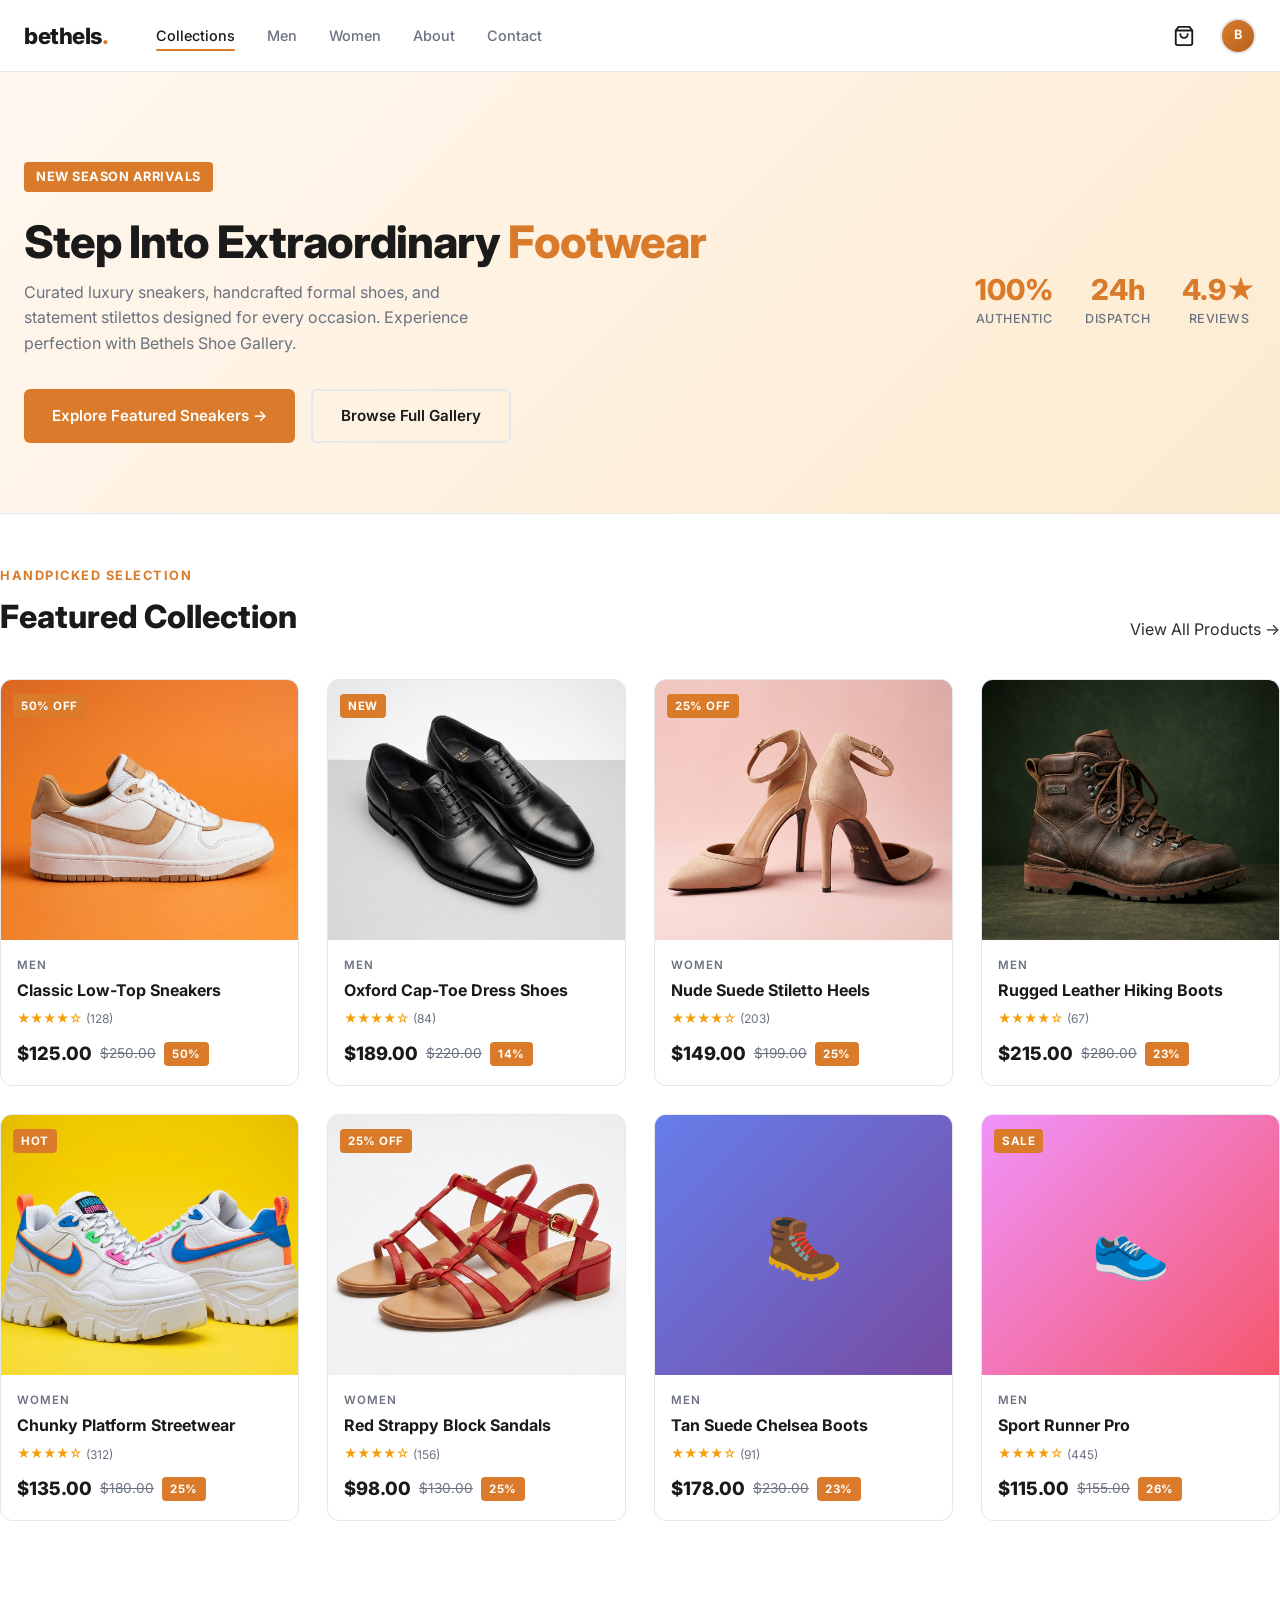
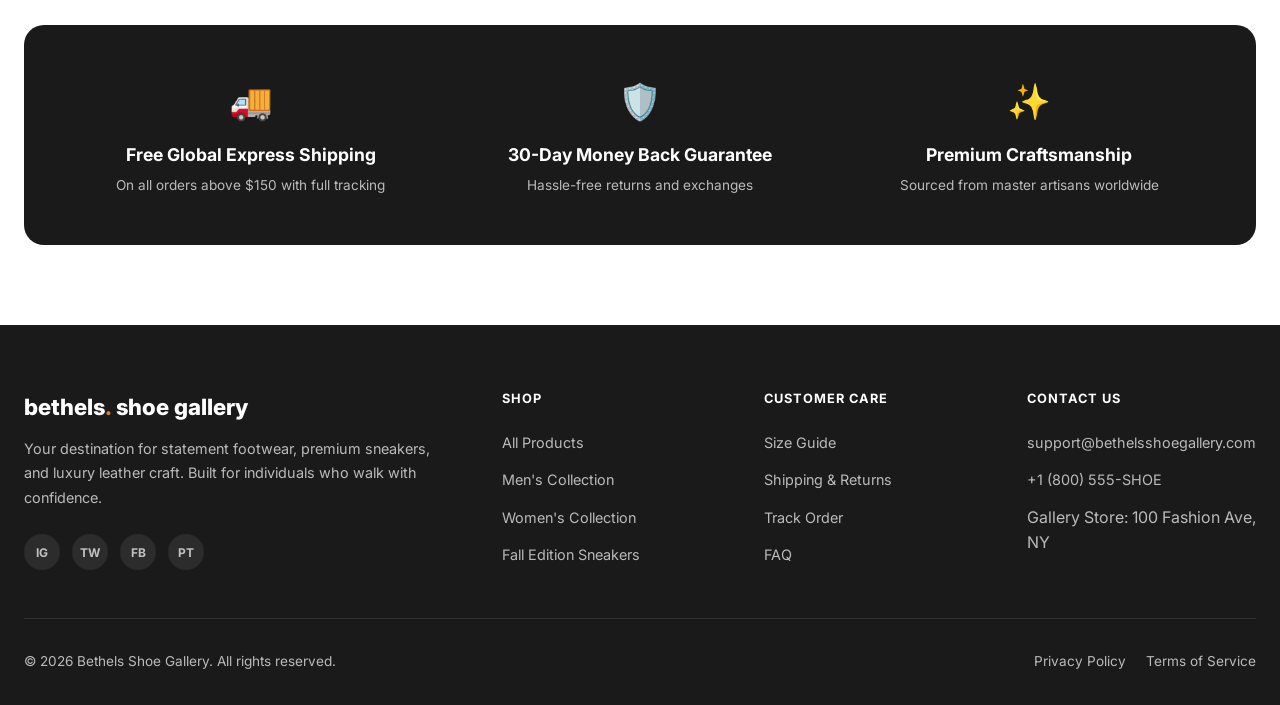
==== index.html @ fbe17ecb "Initial commit of Bethels Shoe Gallery" ====
<!DOCTYPE html>
<html lang="en">
<head>
  <meta charset="UTF-8">
  <meta name="viewport" content="width=device-width, initial-scale=1.0">
  <title>Bethels Shoe Gallery — Premium Footwear Collection</title>
  <meta name="description" content="Discover premium sneakers, formal shoes, luxury stilettos, and rugged boots at Bethels Shoe Gallery. Express your unique style.">
  <link rel="stylesheet" href="css/style.css">
  <link rel="stylesheet" href="css/products.css">
</head>
<body>

  <!-- Navbar -->
  <header class="navbar">
    <div class="container">
      <a href="index.html" class="nav-brand">bethels<span>.</span></a>
      
      <nav class="nav-links">
        <a href="index.html" class="active">Collections</a>
        <a href="products.html?cat=Men">Men</a>
        <a href="products.html?cat=Women">Women</a>
        <a href="#about">About</a>
        <a href="#contact">Contact</a>
      </nav>

      <div class="nav-actions">
        <a href="cart.html" class="nav-icon-btn" aria-label="Shopping Cart">
          <svg viewBox="0 0 24 24"><path d="M6 2L3 6v14a2 2 0 0 0 2 2h14a2 2 0 0 0 2-2V6l-3-4z"/><line x1="3" y1="6" x2="21" y2="6"/><path d="M16 10a4 4 0 0 1-8 0"/></svg>
          <span class="cart-badge">0</span>
        </a>
        <div class="nav-avatar-placeholder" title="User Profile">B</div>
        <button class="nav-hamburger" id="hamburger-btn" aria-label="Toggle menu">
          <span></span><span></span><span></span>
        </button>
      </div>
    </div>
  </header>

  <!-- Mobile Drawer -->
  <div class="nav-mobile-drawer" id="mobile-drawer">
    <a href="index.html">Collections</a>
    <a href="products.html?cat=Men">Men</a>
    <a href="products.html?cat=Women">Women</a>
    <a href="#about">About</a>
    <a href="#contact">Contact</a>
    <a href="cart.html">View Cart 🛒</a>
  </div>

  <!-- Hero Section -->
  <section class="products-hero" style="padding: 90px 0 70px;">
    <div class="container">
      <div class="products-hero-inner">
        <div>
          <span class="badge-discount" style="margin-bottom: 16px; font-size: 0.8rem; padding: 5px 12px;">NEW SEASON ARRIVALS</span>
          <h1 style="margin-top: 10px;">Step Into Extraordinary <em>Footwear</em></h1>
          <p>Curated luxury sneakers, handcrafted formal shoes, and statement stilettos designed for every occasion. Experience perfection with Bethels Shoe Gallery.</p>
          <div style="margin-top: 32px; display: flex; gap: 16px; flex-wrap: wrap;">
            <a href="product-detail.html?id=1" class="btn-primary">Explore Featured Sneakers →</a>
            <a href="products.html" class="btn-secondary">Browse Full Gallery</a>
          </div>
        </div>
        <div class="products-hero-stat">
          <div class="stat-item">
            <div class="stat-num">100%</div>
            <div class="stat-label">AUTHENTIC</div>
          </div>
          <div class="stat-item">
            <div class="stat-num">24h</div>
            <div class="stat-label">DISPATCH</div>
          </div>
          <div class="stat-item">
            <div class="stat-num">4.9★</div>
            <div class="stat-label">REVIEWS</div>
          </div>
        </div>
      </div>
    </div>
  </section>

  <!-- Featured Products Section -->
  <main class="container products-section">
    <div style="display: flex; justify-content: space-between; align-items: flex-end; margin-bottom: 36px;">
      <div>
        <span style="font-size: 0.8rem; font-weight: 700; letter-spacing: 1.5px; text-transform: uppercase; color: var(--clr-orange);">HANDPICKED SELECTION</span>
        <h2 style="font-size: 2rem; font-weight: 800; color: var(--clr-dark); margin-top: 4px;">Featured Collection</h2>
      </div>
      <a href="products.html" class="section-link">View All Products →</a>
    </div>

    <div class="products-grid" id="products-grid">
      <!-- Populated dynamically by products.js -->
    </div>
  </main>

  <!-- Brand Highlights Banner -->
  <section class="container" style="margin-top: 40px;">
    <div style="background: var(--clr-dark); color: #fff; border-radius: var(--radius-lg); padding: 48px; display: grid; grid-template-columns: repeat(auto-fit, minmax(220px, 1fr)); gap: 32px; text-align: center;">
      <div>
        <div style="font-size: 2.2rem; margin-bottom: 12px;">🚚</div>
        <h3 style="font-size: 1.1rem; font-weight: 700; margin-bottom: 6px;">Free Global Express Shipping</h3>
        <p style="font-size: 0.85rem; color: rgba(255,255,255,0.7);">On all orders above $150 with full tracking</p>
      </div>
      <div>
        <div style="font-size: 2.2rem; margin-bottom: 12px;">🛡️</div>
        <h3 style="font-size: 1.1rem; font-weight: 700; margin-bottom: 6px;">30-Day Money Back Guarantee</h3>
        <p style="font-size: 0.85rem; color: rgba(255,255,255,0.7);">Hassle-free returns and exchanges</p>
      </div>
      <div>
        <div style="font-size: 2.2rem; margin-bottom: 12px;">✨</div>
        <h3 style="font-size: 1.1rem; font-weight: 700; margin-bottom: 6px;">Premium Craftsmanship</h3>
        <p style="font-size: 0.85rem; color: rgba(255,255,255,0.7);">Sourced from master artisans worldwide</p>
      </div>
    </div>
  </section>

  <!-- Footer -->
  <footer class="footer" id="about">
    <div class="container">
      <div class="footer-grid">
        <div>
          <div class="footer-brand-name">bethels<span>.</span> shoe gallery</div>
          <p class="footer-tagline">Your destination for statement footwear, premium sneakers, and luxury leather craft. Built for individuals who walk with confidence.</p>
          <div class="footer-social">
            <a href="#" aria-label="Instagram">IG</a>
            <a href="#" aria-label="Twitter">TW</a>
            <a href="#" aria-label="Facebook">FB</a>
            <a href="#" aria-label="Pinterest">PT</a>
          </div>
        </div>
        <div class="footer-col">
          <div class="footer-col-title">Shop</div>
          <ul>
            <li><a href="products.html">All Products</a></li>
            <li><a href="products.html?cat=Men">Men's Collection</a></li>
            <li><a href="products.html?cat=Women">Women's Collection</a></li>
            <li><a href="product-detail.html?id=1">Fall Edition Sneakers</a></li>
          </ul>
        </div>
        <div class="footer-col">
          <div class="footer-col-title">Customer Care</div>
          <ul>
            <li><a href="#">Size Guide</a></li>
            <li><a href="#">Shipping & Returns</a></li>
            <li><a href="#">Track Order</a></li>
            <li><a href="#">FAQ</a></li>
          </ul>
        </div>
        <div class="footer-col" id="contact">
          <div class="footer-col-title">Contact Us</div>
          <ul>
            <li><a href="mailto:support@bethelsshoegallery.com">support@bethelsshoegallery.com</a></li>
            <li><a href="tel:+18005557463">+1 (800) 555-SHOE</a></li>
            <li><span>Gallery Store: 100 Fashion Ave, NY</span></li>
          </ul>
        </div>
      </div>
      <div class="footer-bottom">
        <div>&copy; 2026 Bethels Shoe Gallery. All rights reserved.</div>
        <div style="display: flex; gap: 20px;">
          <a href="#">Privacy Policy</a>
          <a href="#">Terms of Service</a>
        </div>
      </div>
    </div>
  </footer>

  <script src="js/cart.js"></script>
  <script src="js/products.js"></script>
  <script>
    document.getElementById('hamburger-btn').addEventListener('click', () => {
      document.getElementById('mobile-drawer').classList.toggle('open');
    });
  </script>
</body>
</html>
---- css/style.css ----
/* ============================================================
   BETHELS SHOE GALLERY — Global Styles
   ============================================================ */

@import url("https://fonts.googleapis.com/css2?family=Inter:wght@300;400;500;600;700;800;900&display=swap");

/* ── Design Tokens */
:root {
  --clr-orange:       #D97B2A;
  --clr-orange-dark:  #B5621E;
  --clr-orange-light: #F0A050;
  --clr-orange-bg:    #FFF7EF;
  --clr-black:        #111111;
  --clr-dark:         #1A1A1A;
  --clr-text:         #2D2D2D;
  --clr-muted:        #6B7280;
  --clr-border:       #E5E7EB;
  --clr-bg:           #FFFFFF;
  --clr-bg-soft:      #F9F9F9;
  --clr-white:        #FFFFFF;
  --font:             "Inter", sans-serif;
  --radius-sm:        6px;
  --radius-md:        12px;
  --radius-lg:        20px;
  --shadow-sm:        0 1px 3px rgba(0,0,0,.08);
  --shadow-md:        0 4px 16px rgba(0,0,0,.10);
  --shadow-lg:        0 12px 40px rgba(0,0,0,.16);
  --transition:       0.25s cubic-bezier(.4,0,.2,1);
  --nav-height:       72px;
}

/* ── Reset */
*, *::before, *::after { box-sizing: border-box; margin: 0; padding: 0; }
html { scroll-behavior: smooth; }
body { font-family: var(--font); color: var(--clr-text); background: var(--clr-bg); line-height: 1.6; -webkit-font-smoothing: antialiased; }
img { display: block; width: 100%; height: 100%; object-fit: cover; }
a   { text-decoration: none; color: inherit; }
ul  { list-style: none; }
button { cursor: pointer; border: none; background: none; font-family: var(--font); }

/* ── Utility */
.container { max-width: 1280px; margin: 0 auto; padding: 0 24px; }
.sr-only { position: absolute; width: 1px; height: 1px; padding: 0; overflow: hidden; clip: rect(0,0,0,0); white-space: nowrap; border: 0; }

/* ── Navbar */
.navbar { position: sticky; top: 0; z-index: 100; background: rgba(255,255,255,.96); backdrop-filter: blur(12px); border-bottom: 1px solid var(--clr-border); height: var(--nav-height); }
.navbar .container { display: flex; align-items: center; height: 100%; }
.nav-brand { font-size: 1.4rem; font-weight: 800; color: var(--clr-dark); letter-spacing: -0.5px; margin-right: 48px; flex-shrink: 0; }
.nav-brand span { color: var(--clr-orange); }
.nav-links { display: flex; gap: 32px; flex: 1; }
.nav-links a { font-size: .9rem; font-weight: 500; color: var(--clr-muted); transition: color var(--transition); position: relative; }
.nav-links a::after { content: ""; position: absolute; bottom: -4px; left: 0; width: 0; height: 2px; background: var(--clr-orange); border-radius: 2px; transition: width var(--transition); }
.nav-links a:hover, .nav-links a.active { color: var(--clr-dark); }
.nav-links a:hover::after, .nav-links a.active::after { width: 100%; }
.nav-actions { display: flex; align-items: center; gap: 16px; margin-left: auto; }
.nav-icon-btn { position: relative; width: 40px; height: 40px; border-radius: 50%; display: flex; align-items: center; justify-content: center; transition: background var(--transition); color: var(--clr-dark); }
.nav-icon-btn:hover { background: var(--clr-bg-soft); }
.nav-icon-btn svg { width: 22px; height: 22px; stroke: currentColor; fill: none; stroke-width: 2; stroke-linecap: round; stroke-linejoin: round; }
.cart-badge { position: absolute; top: 2px; right: 2px; background: var(--clr-orange); color: #fff; font-size: .6rem; font-weight: 700; width: 16px; height: 16px; border-radius: 50%; display: flex; align-items: center; justify-content: center; opacity: 0; transform: scale(0); transition: all var(--transition); }
.cart-badge.visible { opacity: 1; transform: scale(1); }
.nav-avatar-placeholder { width: 36px; height: 36px; border-radius: 50%; background: linear-gradient(135deg, var(--clr-orange), var(--clr-orange-dark)); display: flex; align-items: center; justify-content: center; color: #fff; font-size: .8rem; font-weight: 700; cursor: pointer; border: 2px solid var(--clr-border); transition: border-color var(--transition); }
.nav-avatar-placeholder:hover { border-color: var(--clr-orange); }
.nav-hamburger { display: none; flex-direction: column; gap: 5px; width: 32px; padding: 6px; cursor: pointer; }
.nav-hamburger span { display: block; height: 2px; background: var(--clr-dark); border-radius: 2px; transition: all var(--transition); }
.nav-mobile-drawer { display: none; position: fixed; top: var(--nav-height); left: 0; right: 0; background: var(--clr-bg); border-bottom: 1px solid var(--clr-border); padding: 24px; z-index: 99; flex-direction: column; gap: 0; box-shadow: var(--shadow-md); }
.nav-mobile-drawer.open { display: flex; }
.nav-mobile-drawer a { font-size: 1rem; font-weight: 600; color: var(--clr-dark); padding: 14px 0; border-bottom: 1px solid var(--clr-border); }

/* ── Buttons */
.btn-primary { display: inline-flex; align-items: center; gap: 8px; padding: 14px 28px; background: var(--clr-orange); color: #fff; font-size: .95rem; font-weight: 600; border-radius: var(--radius-sm); transition: background var(--transition), transform var(--transition), box-shadow var(--transition); border: none; cursor: pointer; }
.btn-primary:hover { background: var(--clr-orange-dark); transform: translateY(-1px); box-shadow: 0 6px 20px rgba(217,123,42,.35); }
.btn-primary:active { transform: translateY(0); }
.btn-secondary { display: inline-flex; align-items: center; gap: 8px; padding: 13px 28px; background: transparent; color: var(--clr-dark); font-size: .95rem; font-weight: 600; border-radius: var(--radius-sm); border: 2px solid var(--clr-border); transition: border-color var(--transition), color var(--transition), transform var(--transition); cursor: pointer; }
.btn-secondary:hover { border-color: var(--clr-dark); transform: translateY(-1px); }

/* ── Badge */
.badge-discount { display: inline-flex; align-items: center; padding: 3px 8px; background: var(--clr-orange); color: #fff; font-size: .72rem; font-weight: 700; border-radius: 4px; letter-spacing: .5px; }

/* ── Toast */
#toast-container { position: fixed; bottom: 24px; right: 24px; z-index: 9999; display: flex; flex-direction: column; gap: 10px; }
.toast { background: var(--clr-dark); color: #fff; padding: 14px 20px; border-radius: var(--radius-sm); font-size: .9rem; font-weight: 500; box-shadow: var(--shadow-lg); display: flex; align-items: center; gap: 10px; animation: toastIn .3s ease forwards; min-width: 260px; }
.toast .toast-icon { color: var(--clr-orange); font-size: 1.1rem; }
.toast.removing { animation: toastOut .3s ease forwards; }
@keyframes toastIn  { from { opacity:0; transform:translateX(40px); } to { opacity:1; transform:translateX(0); } }
@keyframes toastOut { from { opacity:1; transform:translateX(0); } to { opacity:0; transform:translateX(40px); } }

/* ── Footer */
.footer { background: var(--clr-dark); color: rgba(255,255,255,.7); padding: 64px 0 32px; margin-top: 80px; }
.footer-grid { display: grid; grid-template-columns: 2fr 1fr 1fr 1fr; gap: 48px; padding-bottom: 48px; border-bottom: 1px solid rgba(255,255,255,.1); }
.footer-brand-name { font-size: 1.4rem; font-weight: 800; color: #fff; margin-bottom: 12px; }
.footer-brand-name span { color: var(--clr-orange); }
.footer-tagline { font-size: .9rem; line-height: 1.7; margin-bottom: 24px; }
.footer-social { display: flex; gap: 12px; }
.footer-social a { width: 36px; height: 36px; border-radius: 50%; background: rgba(255,255,255,.08); display: flex; align-items: center; justify-content: center; color: rgba(255,255,255,.7); font-size: .75rem; font-weight: 700; transition: background var(--transition), color var(--transition); }
.footer-social a:hover { background: var(--clr-orange); color: #fff; }
.footer-col-title { font-size: .8rem; font-weight: 700; letter-spacing: 1px; text-transform: uppercase; color: #fff; margin-bottom: 20px; }
.footer-col ul { display: flex; flex-direction: column; gap: 12px; }
.footer-col ul a { font-size: .9rem; transition: color var(--transition); }
.footer-col ul a:hover { color: var(--clr-orange); }
.footer-bottom { padding-top: 32px; display: flex; justify-content: space-between; align-items: center; font-size: .85rem; }

/* ── Responsive */
@media (max-width: 900px) { .nav-links { display: none; } .nav-hamburger { display: flex; } .footer-grid { grid-template-columns: 1fr 1fr; } }
@media (max-width: 600px) { .footer-grid { grid-template-columns: 1fr; gap: 32px; } .footer-bottom { flex-direction: column; gap: 12px; text-align: center; } .container { padding: 0 16px; } }
---- css/products.css ----
/* ============================================================
   BETHELS SHOE GALLERY — Products Page
   ============================================================ */

/* ── Hero Banner */
.products-hero {
  background: linear-gradient(135deg, #FFF7EF 0%, #FDEBD0 100%);
  padding: 60px 0 48px;
  border-bottom: 1px solid var(--clr-border);
}
.products-hero-inner { display: flex; align-items: center; justify-content: space-between; gap: 24px; }
.products-hero h1 { font-size: clamp(2rem, 4vw, 2.8rem); font-weight: 800; color: var(--clr-dark); letter-spacing: -1px; line-height: 1.1; }
.products-hero h1 em { color: var(--clr-orange); font-style: normal; }
.products-hero p { color: var(--clr-muted); font-size: 1rem; margin-top: 12px; max-width: 480px; }
.products-hero-stat { display: flex; gap: 32px; }
.stat-item { text-align: center; }
.stat-num { font-size: 1.8rem; font-weight: 800; color: var(--clr-orange); line-height: 1; }
.stat-label { font-size: .78rem; color: var(--clr-muted); font-weight: 500; margin-top: 4px; letter-spacing: .5px; }

/* ── Filter Bar */
.filter-bar {
  padding: 20px 0;
  border-bottom: 1px solid var(--clr-border);
  position: sticky;
  top: var(--nav-height);
  background: rgba(255,255,255,.95);
  backdrop-filter: blur(8px);
  z-index: 50;
}
.filter-bar-inner { display: flex; align-items: center; gap: 12px; flex-wrap: wrap; }
.filter-btn {
  padding: 8px 20px;
  border-radius: 100px;
  font-size: .85rem;
  font-weight: 600;
  border: 2px solid var(--clr-border);
  color: var(--clr-muted);
  background: transparent;
  transition: all var(--transition);
  cursor: pointer;
}
.filter-btn:hover { border-color: var(--clr-orange); color: var(--clr-orange); }
.filter-btn.active { background: var(--clr-orange); border-color: var(--clr-orange); color: #fff; }
.filter-spacer { flex: 1; }
.sort-select {
  padding: 8px 16px;
  border-radius: var(--radius-sm);
  border: 2px solid var(--clr-border);
  font-family: var(--font);
  font-size: .85rem;
  font-weight: 500;
  color: var(--clr-text);
  background: var(--clr-bg);
  cursor: pointer;
  outline: none;
  transition: border-color var(--transition);
}
.sort-select:focus { border-color: var(--clr-orange); }
.results-count { font-size: .85rem; color: var(--clr-muted); font-weight: 500; }

/* ── Product Grid */
.products-section { padding: 48px 0 64px; }
.products-grid {
  display: grid;
  grid-template-columns: repeat(4, 1fr);
  gap: 28px;
}

/* ── Product Card */
.product-card {
  border-radius: var(--radius-md);
  overflow: hidden;
  background: var(--clr-bg);
  border: 1px solid var(--clr-border);
  transition: box-shadow var(--transition), transform var(--transition);
  cursor: pointer;
  position: relative;
}
.product-card:hover {
  box-shadow: var(--shadow-lg);
  transform: translateY(-4px);
}
.card-img-wrap {
  position: relative;
  height: 260px;
  overflow: hidden;
  background: var(--clr-bg-soft);
}
.card-img-wrap img {
  width: 100%; height: 100%;
  object-fit: cover;
  transition: transform 0.5s cubic-bezier(.4,0,.2,1);
}
.product-card:hover .card-img-wrap img { transform: scale(1.06); }

/* Placeholder gradient for cards without real images */
.card-img-placeholder {
  width: 100%; height: 100%;
  display: flex; align-items: center; justify-content: center;
  font-size: 3rem;
}
.placeholder-grad-7 { background: linear-gradient(135deg, #667eea 0%, #764ba2 100%); }
.placeholder-grad-8 { background: linear-gradient(135deg, #f093fb 0%, #f5576c 100%); }

.card-badge {
  position: absolute;
  top: 12px; left: 12px;
  z-index: 2;
}
.card-wishlist {
  position: absolute;
  top: 12px; right: 12px;
  z-index: 2;
  width: 34px; height: 34px;
  border-radius: 50%;
  background: rgba(255,255,255,.9);
  display: flex; align-items: center; justify-content: center;
  transition: background var(--transition), transform var(--transition);
  opacity: 0;
}
.product-card:hover .card-wishlist { opacity: 1; }
.card-wishlist:hover { background: #fff; transform: scale(1.1); }
.card-wishlist svg { width: 16px; height: 16px; stroke: var(--clr-muted); fill: none; stroke-width: 2; }
.card-wishlist.active svg { stroke: #E53E3E; fill: #E53E3E; }

.card-quick-add {
  position: absolute;
  bottom: 0; left: 0; right: 0;
  background: var(--clr-dark);
  color: #fff;
  padding: 12px;
  text-align: center;
  font-size: .85rem;
  font-weight: 600;
  letter-spacing: .5px;
  transform: translateY(100%);
  transition: transform var(--transition);
}
.product-card:hover .card-quick-add { transform: translateY(0); }
.card-quick-add:hover { background: var(--clr-orange); }

.card-body { padding: 16px; }
.card-category { font-size: .72rem; font-weight: 600; color: var(--clr-muted); letter-spacing: 1px; text-transform: uppercase; margin-bottom: 6px; }
.card-name { font-size: 1rem; font-weight: 700; color: var(--clr-dark); margin-bottom: 8px; line-height: 1.3; }
.card-stars { display: flex; align-items: center; gap: 4px; margin-bottom: 10px; }
.star { color: #F59E0B; font-size: .8rem; }
.card-rating-count { font-size: .75rem; color: var(--clr-muted); }
.card-price-row { display: flex; align-items: center; gap: 8px; }
.card-price { font-size: 1.15rem; font-weight: 800; color: var(--clr-dark); }
.card-price-old { font-size: .85rem; color: var(--clr-muted); text-decoration: line-through; }

/* ── Load More */
.load-more-wrap { text-align: center; padding-top: 48px; }

/* ── Responsive */
@media (max-width: 1100px) { .products-grid { grid-template-columns: repeat(3, 1fr); } }
@media (max-width: 768px)  { .products-grid { grid-template-columns: repeat(2, 1fr); gap: 16px; } .products-hero-inner { flex-direction: column; align-items: flex-start; } .products-hero-stat { flex-wrap: wrap; } }
@media (max-width: 480px)  { .card-img-wrap { height: 200px; } }
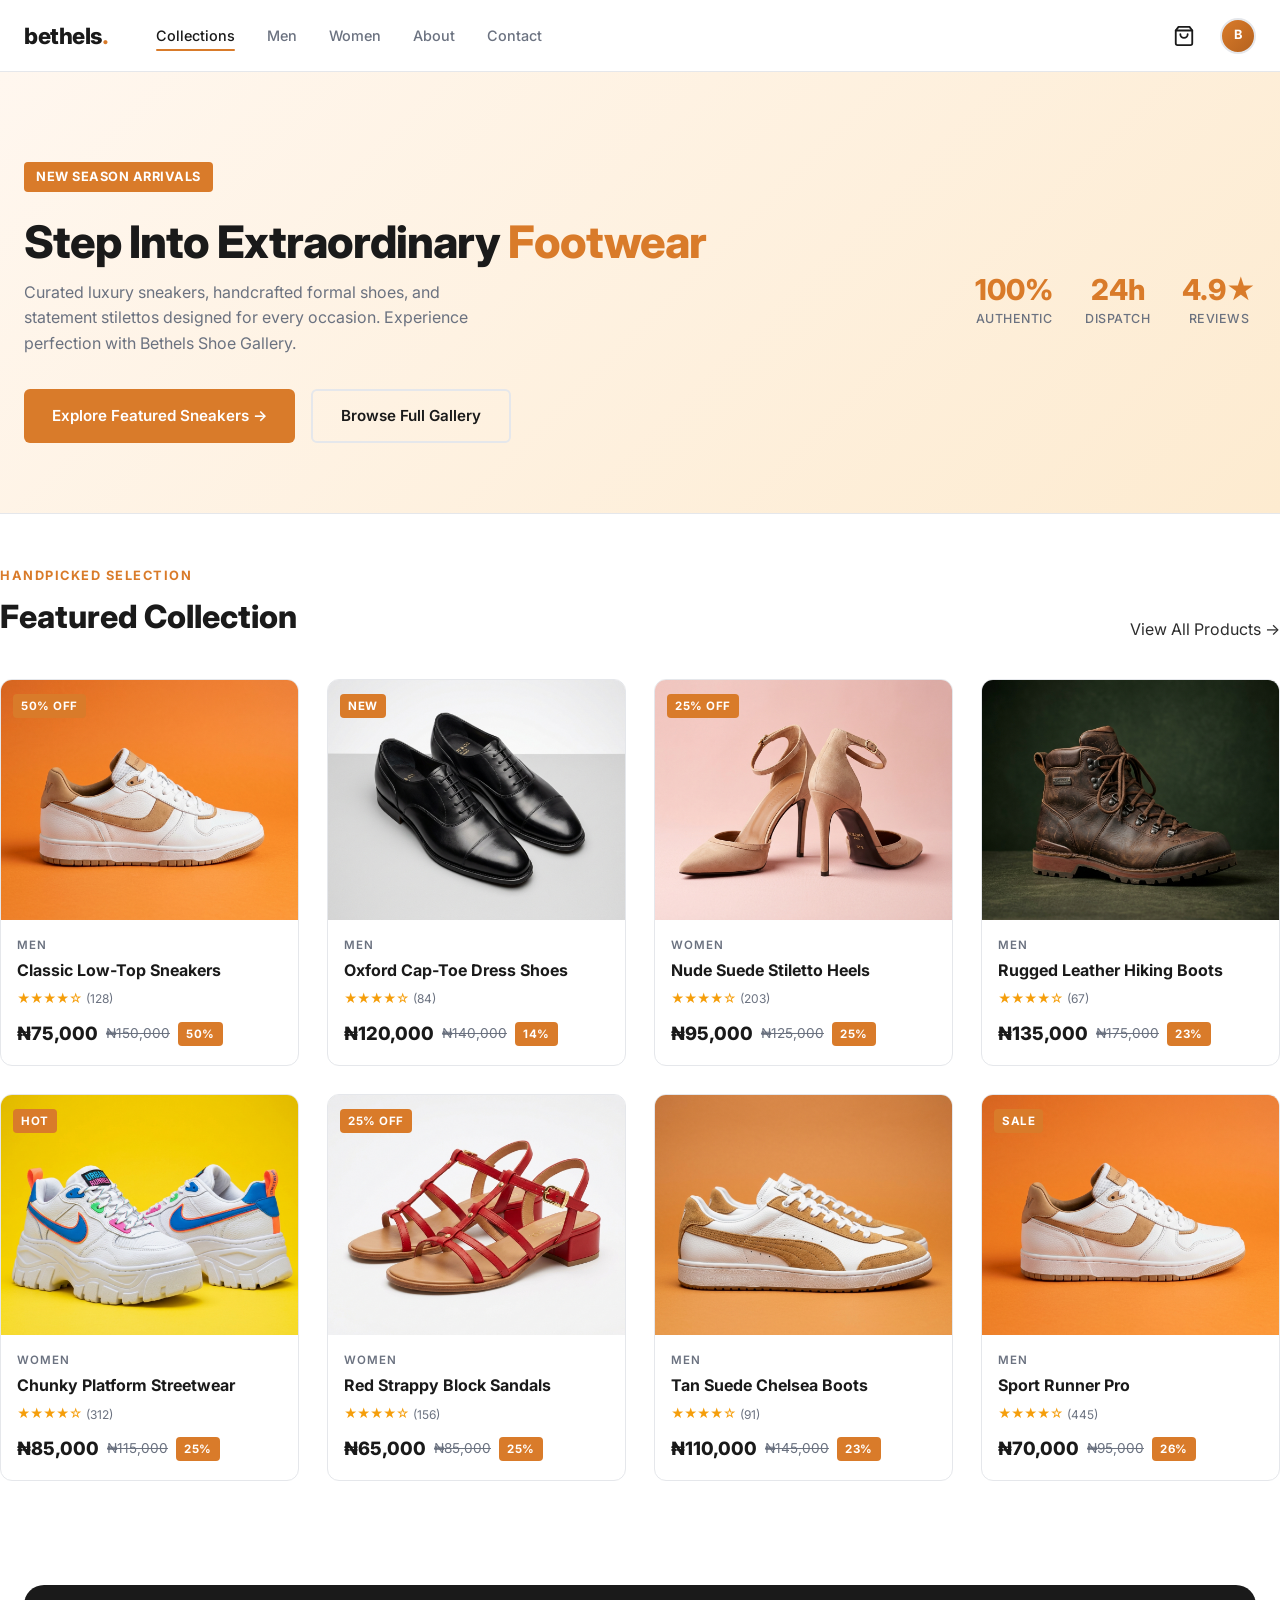
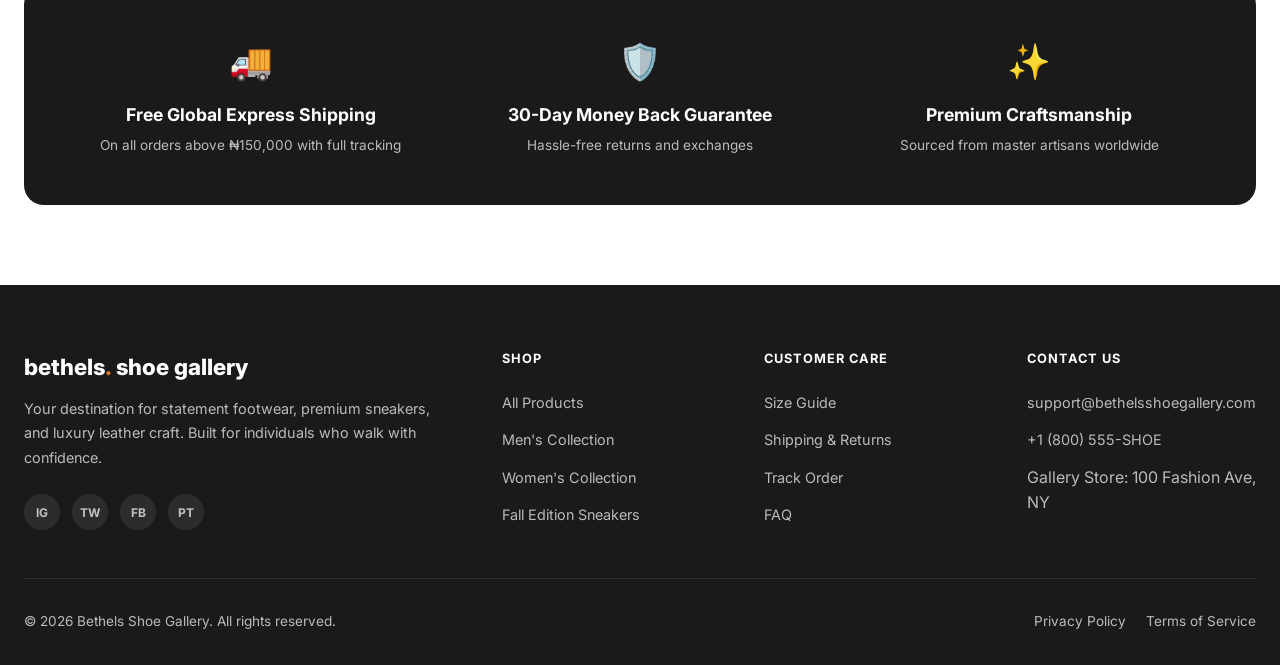
==== commit bea7ce1c: "Update currency formatting to Nigerian Naira ₦ with realistic pricing" ====
--- a/index.html
+++ b/index.html
@@ -98,7 +98,7 @@
       <div>
         <div style="font-size: 2.2rem; margin-bottom: 12px;">🚚</div>
         <h3 style="font-size: 1.1rem; font-weight: 700; margin-bottom: 6px;">Free Global Express Shipping</h3>
-        <p style="font-size: 0.85rem; color: rgba(255,255,255,0.7);">On all orders above $150 with full tracking</p>
+        <p style="font-size: 0.85rem; color: rgba(255,255,255,0.7);">On all orders above ₦150,000 with full tracking</p>
       </div>
       <div>
         <div style="font-size: 2.2rem; margin-bottom: 12px;">🛡️</div>
--- a/css/products.css
+++ b/css/products.css
@@ -82,7 +82,7 @@
 }
 .card-img-wrap {
   position: relative;
-  height: 260px;
+  height: 240px;
   overflow: hidden;
   background: var(--clr-bg-soft);
 }
@@ -91,7 +91,7 @@
   object-fit: cover;
   transition: transform 0.5s cubic-bezier(.4,0,.2,1);
 }
-.product-card:hover .card-img-wrap img { transform: scale(1.06); }
+.product-card:hover .card-img-wrap img { transform: scale(1.05); }
 
 /* Placeholder gradient for cards without real images */
 .card-img-placeholder {
@@ -123,21 +123,34 @@
 .card-wishlist svg { width: 16px; height: 16px; stroke: var(--clr-muted); fill: none; stroke-width: 2; }
 .card-wishlist.active svg { stroke: #E53E3E; fill: #E53E3E; }
 
+/* REDUCED SLEEK FLOATING QUICK ADD BUTTON (Fixed oversized black box) */
 .card-quick-add {
   position: absolute;
-  bottom: 0; left: 0; right: 0;
-  background: var(--clr-dark);
+  bottom: 12px; left: 50%;
+  transform: translate(-50%, 15px);
+  background: rgba(17, 17, 17, 0.88);
   color: #fff;
-  padding: 12px;
-  text-align: center;
-  font-size: .85rem;
-  font-weight: 600;
+  padding: 7px 16px;
+  border-radius: 100px;
+  font-size: .78rem;
+  font-weight: 700;
   letter-spacing: .5px;
-  transform: translateY(100%);
-  transition: transform var(--transition);
+  opacity: 0;
+  transition: all var(--transition);
+  box-shadow: 0 4px 14px rgba(0,0,0,0.25);
+  white-space: nowrap;
+  backdrop-filter: blur(4px);
+  border: none;
+  cursor: pointer;
 }
-.product-card:hover .card-quick-add { transform: translateY(0); }
-.card-quick-add:hover { background: var(--clr-orange); }
+.product-card:hover .card-quick-add {
+  opacity: 1;
+  transform: translate(-50%, 0);
+}
+.card-quick-add:hover {
+  background: var(--clr-orange);
+  box-shadow: 0 6px 18px rgba(217,123,42,0.45);
+}
 
 .card-body { padding: 16px; }
 .card-category { font-size: .72rem; font-weight: 600; color: var(--clr-muted); letter-spacing: 1px; text-transform: uppercase; margin-bottom: 6px; }
@@ -155,4 +168,4 @@
 /* ── Responsive */
 @media (max-width: 1100px) { .products-grid { grid-template-columns: repeat(3, 1fr); } }
 @media (max-width: 768px)  { .products-grid { grid-template-columns: repeat(2, 1fr); gap: 16px; } .products-hero-inner { flex-direction: column; align-items: flex-start; } .products-hero-stat { flex-wrap: wrap; } }
-@media (max-width: 480px)  { .card-img-wrap { height: 200px; } }
+@media (max-width: 480px)  { .card-img-wrap { height: 190px; } }
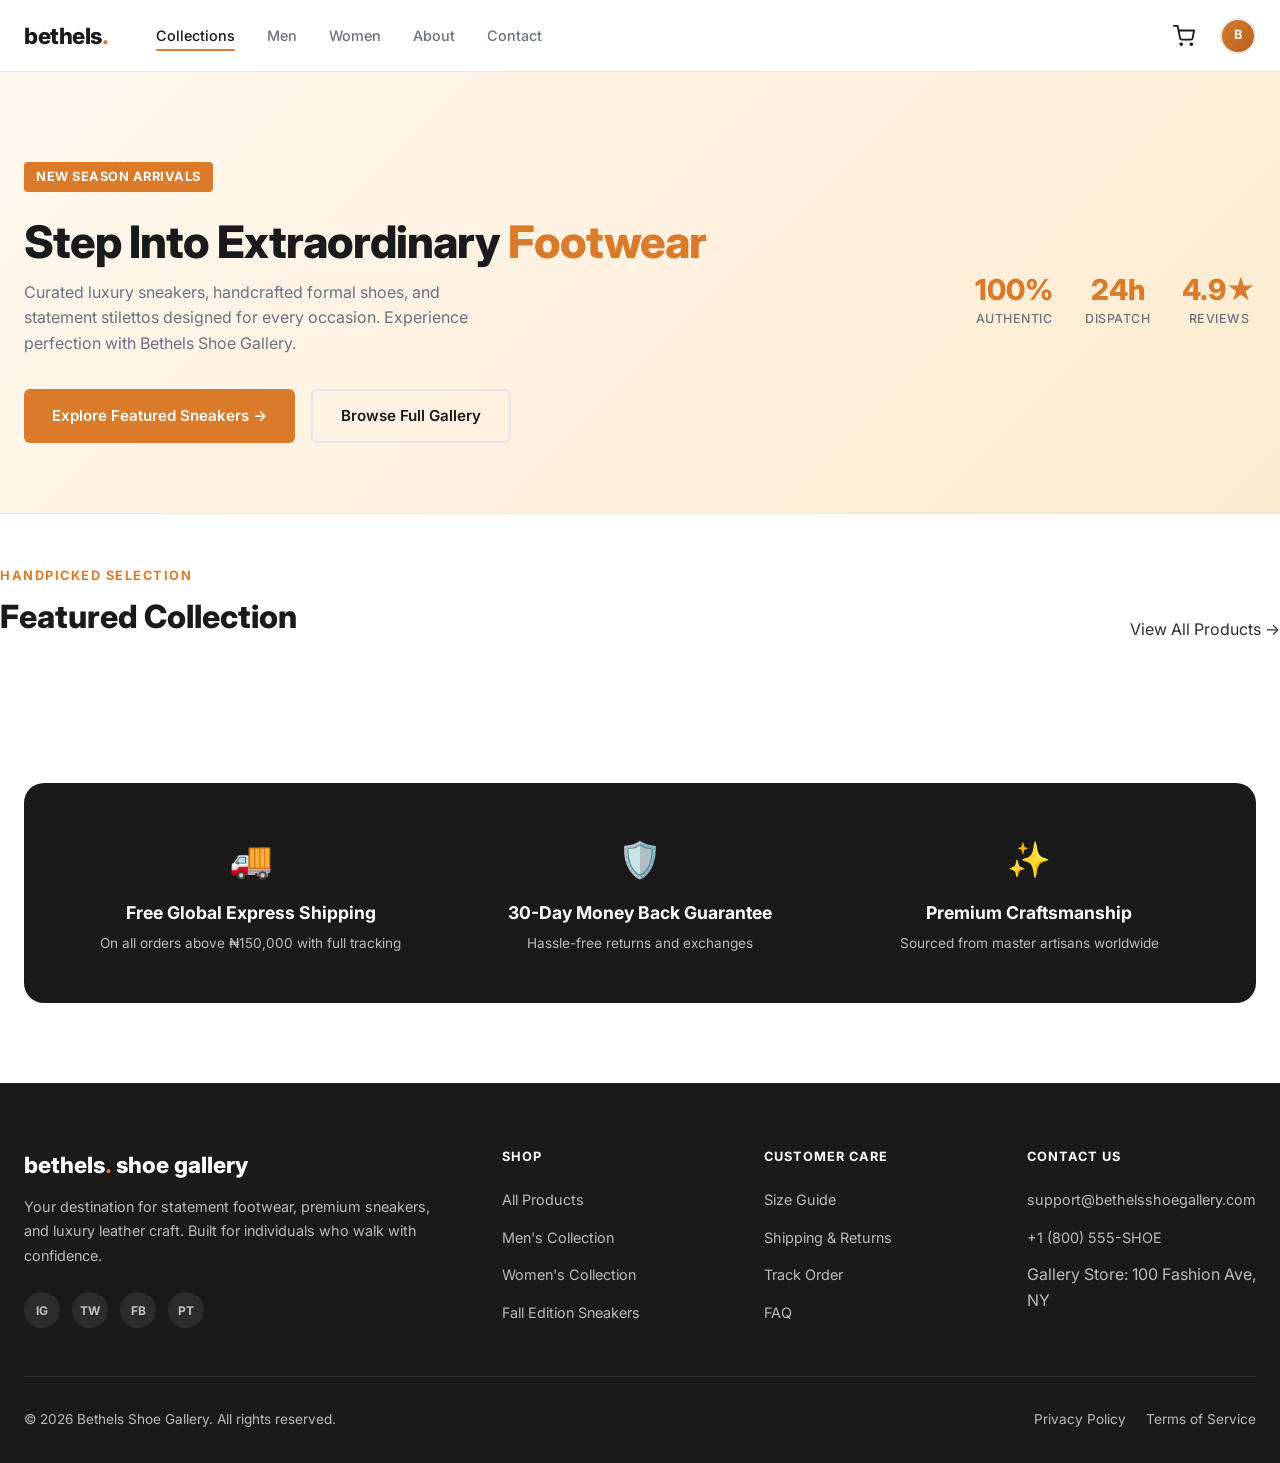
==== commit 80b3ee9b: "fix: replace bag icon with proper shopping cart icon in navbar across all pages" ====
--- a/index.html
+++ b/index.html
@@ -25,7 +25,7 @@
 
       <div class="nav-actions">
         <a href="cart.html" class="nav-icon-btn" aria-label="Shopping Cart">
-          <svg viewBox="0 0 24 24"><path d="M6 2L3 6v14a2 2 0 0 0 2 2h14a2 2 0 0 0 2-2V6l-3-4z"/><line x1="3" y1="6" x2="21" y2="6"/><path d="M16 10a4 4 0 0 1-8 0"/></svg>
+          <svg viewBox="0 0 24 24"><circle cx="9" cy="21" r="1"/><circle cx="20" cy="21" r="1"/><path d="M1 1h4l2.68 13.39a2 2 0 0 0 2 1.61h9.72a2 2 0 0 0 2-1.61L23 6H6"/></svg>
           <span class="cart-badge">0</span>
         </a>
         <div class="nav-avatar-placeholder" title="User Profile">B</div>
